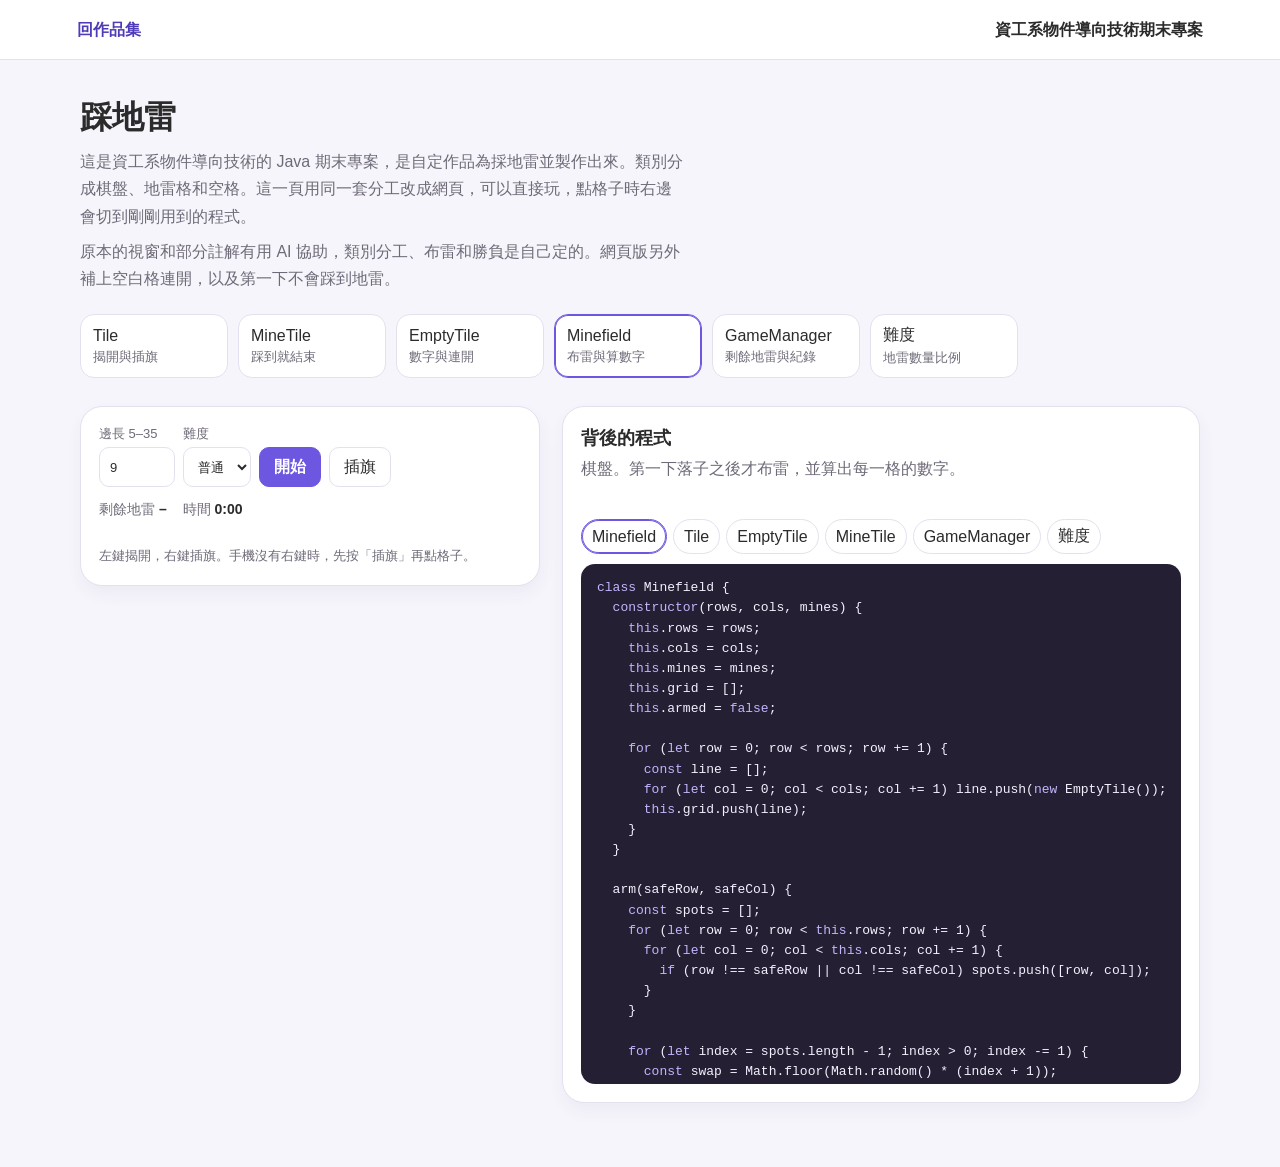
==== src/minesweeper/minesweeper.html @ c99c6993 "feat(award): 新增獎狀與證書區域" ====
<!doctype html>
<html lang="zh-Hant">
  <head>
    <meta charset="UTF-8" />
    <meta name="viewport" content="width=device-width, initial-scale=1.0" />
    <title>踩地雷｜邱悅媗</title>
    <link rel="stylesheet" href="../style.min.css?v=4" />
  </head>
  <body class="mine">
    <header class="top">
      <a href="../index.html#contact">回作品集</a>
      <strong>資工系物件導向技術期末專案</strong>
    </header>
    <main class="page">
      <section class="intro">
        <h1>踩地雷</h1>
        <p>
          這是資工系物件導向技術的 Java
          期末專案，是自定作品為採地雷並製作出來。類別分成棋盤、地雷格和空格。這一頁用同一套分工改成網頁，可以直接玩，點格子時右邊會切到剛剛用到的程式。
        </p>
        <p>原本的視窗和部分註解有用 AI 協助，類別分工、布雷和勝負是自己定的。網頁版另外補上空白格連開，以及第一下不會踩到地雷。</p>
        <div class="roles">
          <button type="button" data-class="Tile">Tile<span>揭開與插旗</span></button>
          <button type="button" data-class="MineTile">MineTile<span>踩到就結束</span></button>
          <button type="button" data-class="EmptyTile">EmptyTile<span>數字與連開</span></button>
          <button type="button" data-class="Minefield" class="is-active">Minefield<span>布雷與算數字</span></button>
          <button type="button" data-class="GameManager">GameManager<span>剩餘地雷與紀錄</span></button>
          <button type="button" data-class="calculateMines">難度<span>地雷數量比例</span></button>
        </div>
      </section>

      <div class="stage">
        <section class="panel play">
          <div class="controls">
            <label>邊長 5–35<input id="size" type="number" min="5" max="35" value="9" /></label>
            <label>
              難度
              <select id="difficulty">
                <option value="Easy">簡單</option>
                <option value="Medium" selected>普通</option>
                <option value="Hard">困難</option>
                <option value="Extreme">極難</option>
                <option value="Insane">地獄</option>
              </select>
            </label>
            <button id="start" type="button">開始</button>
            <button id="flagMode" type="button" data-on="false" aria-pressed="false">插旗</button>
          </div>
          <div class="status">
            <span>剩餘地雷 <strong id="minesLeft">–</strong></span>
            <span>時間 <strong id="elapsed">0:00</strong></span>
          </div>
          <p id="banner" class="banner" hidden></p>
          <div class="board-wrap">
            <div id="board" class="board" aria-label="踩地雷棋盤"></div>
          </div>
          <p class="hint">左鍵揭開，右鍵插旗。手機沒有右鍵時，先按「插旗」再點格子。</p>
          <ol id="history" class="history" hidden></ol>
        </section>

        <section class="panel code">
          <h2>背後的程式</h2>
          <p id="trace">按下開始後，會先依地圖大小和難度決定地雷數。第一下落子才真正布雷。</p>
          <div class="tabs">
            <button class="tab is-active" type="button" data-class="Minefield">Minefield</button>
            <button class="tab" type="button" data-class="Tile">Tile</button>
            <button class="tab" type="button" data-class="EmptyTile">EmptyTile</button>
            <button class="tab" type="button" data-class="MineTile">MineTile</button>
            <button class="tab" type="button" data-class="GameManager">GameManager</button>
            <button class="tab" type="button" data-class="calculateMines">難度</button>
          </div>
          <pre><code id="codeView">讀取程式中…</code></pre>
        </section>
      </div>
    </main>
    <script src="./minesweeper.js"></script>
  </body>
</html>
---- src/style.min.css ----
section{display:flex;flex-direction:column;width:100%}section div.container{width:100%;margin:0 auto;position:relative;box-sizing:border-box}section div.container>div{display:flex;align-items:center}section main.wrapper{width:100%;margin:0 auto;box-sizing:border-box;padding-inline:10vw}section main.wrapper>div.home{height:100vh}section main.wrapper>div.page{padding-block:6em}section main.wrapper>div.page.title{margin-top:1rem;margin-bottom:6rem}section main.wrapper>div.page.title h2{margin:0;margin-bottom:.5rem}:root{--first-color: #6e57e0;--first-color-hover: #285bd4;--second-color: #00c9ff;--border-color: #ccc;--body-color: #fafafa;--white-color: #fff;--primary-text-color: #444444;--first-shadow-color: rgba(0, 0, 0, 0.1)}:root{--header-height-large: 90px;--header-height-small: 70px;--header-height: 90px;--header-shadow: none;--shadow-opacity: 0;--center-display: flex;--button-display: flex;--feature-size: 50px;--img-size: 380px;--img-justify: right;--img-order: 0;--home-direction: row;--home-width: 50%;--home-margin-top: 0;--home-text-padding-left: 20px;--home-text-align: left;--home-min-height: 10vh;--icons-margin-top: 5em;--home-gap: 0;--about-padding: 0px 20px 80px 20px;--about-flex-direction: row;--about-introduce-width: 55%;--about-education-width: 50%;--about-content-justify: space-between;--about-card-width: 93%;--award-columns: repeat(4, minmax(0, 1fr));--lightbox-padding: 28px 76px;--lightbox-nav-left: 12px;--lightbox-nav-right: 12px;--mine-page-width: min(1120px, calc(100% - 8vw));--mine-page-pad: 36px 0 64px;--mine-top-direction: row;--mine-top-align: center;--mine-top-pad: 18px 6vw;--mine-brand-size: 1rem;--mine-brand-align: right;--mine-title-size: 2rem;--mine-stage-columns: minmax(280px, 460px) minmax(300px, 1fr);--mine-role-basis: 148px;--mine-role-grow: 0;--mine-cell: 36px;--mine-code-height: 520px;--mine-panel-pad: 18px}@media(max-width: 1024px){:root{--img-size: 320px;--home-margin-top: 30px;--home-text-padding-left: 0;--about-padding: 30px 20px 150px 20px;--about-card-width: 90%;--award-columns: repeat(2, minmax(0, 1fr));--mine-page-width: min(1120px, calc(100% - 40px));--mine-stage-columns: minmax(240px, 1fr) minmax(260px, 1fr);--mine-cell: 32px;--mine-code-height: 440px;--mine-brand-size: 0.92rem;--mine-title-size: 1.8rem}}@media(max-width: 900px){:root{--center-display: none;--button-display: none;--img-size: 150px;--img-justify: center;--img-order: -1;--img-margin-top: 7.5em;--home-margin-top: 0;--home-direction: column;--home-width: 100%;--home-text-padding-left: 0px;--home-text-align: center;--home-min-height: 60vh;--icons-margin-top: 2em;--home-gap: 0;--home-text-align-items: center;--about-margin-top: 5rem;--about-padding: 30px 20px 50px 20px;--about-flex-direction: column;--about-introduce-width: 100%;--about-education-width: 100%;--about-content-justify: center;--about-card-width: 94%;--mine-stage-columns: 1fr;--mine-top-pad: 16px 20px;--mine-page-pad: 24px 0 48px;--mine-page-width: calc(100% - 32px);--mine-cell: 30px;--mine-code-height: 340px;--mine-role-basis: calc(50% - 10px);--mine-role-grow: 1;--mine-brand-size: 0.95rem}}@media(max-width: 540px){:root{--feature-size: 40px;--about-padding: 30px 20px 70px 20px;--about-card-width: 90%;--award-columns: 1fr;--lightbox-padding: 64px 16px 24px;--lightbox-nav-left: 8px;--lightbox-nav-right: 8px;--mine-title-size: 1.6rem;--mine-top-direction: column;--mine-top-align: flex-start;--mine-brand-align: left;--mine-brand-size: 0.92rem;--mine-cell: 28px;--mine-code-height: 260px;--mine-panel-pad: 14px;--mine-page-width: calc(100% - 24px);--mine-role-basis: calc(50% - 8px)}}header{height:var(--header-height);line-height:var(--header-height);background-color:var(--body-color);width:100%;padding-inline:8.6vw;box-sizing:border-box;display:flex;align-items:center;justify-content:space-between;position:fixed;top:0;transition:all .3s ease;z-index:100;box-shadow:var(--header-shadow, var(--first-shadow-color) 0px 1px 6px)}header::after{content:"";position:absolute;bottom:0;left:0;right:0;height:.5px;background:var(--first-shadow-color);opacity:var(--shadow-opacity, 0);transition:opacity .3s ease}header .nav-name{margin:0;padding:0;font-size:30px;font-weight:600;color:#1e9fab}header .center{flex:1;display:var(--center-display);justify-content:center}header .center nav{display:flex;align-items:center;gap:2rem}header .center nav a{padding:.5rem;border:none;cursor:pointer;font-family:Poppins,sans-serif;color:var(--primary-text-color);text-decoration:none;font-weight:500}header .center nav .active{position:relative;color:var(--first-color)}header .center nav .active::after{content:"";width:5px;height:5px;background-color:var(--first-color);border-radius:50%;position:absolute;left:50%;bottom:25px;transform:translateX(-50%)}header .button{display:var(--button-display);align-items:center;gap:.5rem}header .button .btn{font-weight:500;padding:13px 20px;background:#f0f0f0;border:none;border-radius:10px;cursor:pointer;transition:all .4s}header .button .btn i{margin-left:10px;font-size:16px}header .button .btn:hover{background:var(--second-color);color:var(--white-color)}div.home{display:flex;flex-direction:var(--home-direction);justify-content:space-between;gap:var(--home-gap, 3rem);margin-top:var(--home-margin-top)}div.home>div{width:var(--home-width)}div.home>div.image{display:flex;justify-content:var(--img-justify);align-items:center;order:var(--img-order);margin-top:var(--img-margin-top)}div.home>div.image img{width:var(--img-size);height:var(--img-size);border-radius:50%;object-fit:cover}div.home>div.text{position:relative;display:flex;flex-direction:column;justify-content:center;min-height:var(--home-min-height);width:var(--home-width);padding-left:var(--home-text-padding-left)}div.home>div.text>span{align-self:flex-start;background-color:#c0a631;color:var(--white-color);padding:3px 8px;font-size:12px;border-radius:5px}div.home>div.text .featured-name{font-size:var(--feature-size);font-weight:600;line-height:auto;color:var(--primary-text-color)}div.home>div.text .featured-name p{margin-block:20px}div.home>div.text strong{font-size:1rem;font-weight:400;line-height:1.75rem;margin-bottom:25px;color:var(--primary-text-color)}div.home>div.text div.button{display:flex;gap:1.25rem}div.home>div.text div.button .blue-btn{padding:.5rem;border:none;cursor:pointer;font-family:Poppins,sans-serif;background:var(--first-color);font-weight:600;color:var(--white-color);padding:13px 20px}div.home>div.text div.button .blue-btn:hover{background:var(--first-color-hover);color:var(--white-color)}div.home>div.text div.button button{font-weight:500;padding:13px 20px;background:#f0f0f0;border:none;border-radius:10px;cursor:pointer;transition:all .4s}div.home>div.text div.button button i{margin-left:10px;font-size:16px}div.home>div.text div.button button:hover{background:var(--second-color);color:var(--white-color)}div.home>div.text div.icons{margin-top:var(--icons-margin-top);display:flex;gap:1.9em;width:100%;text-align:center}div.home>div.text div .icon{display:flex;justify-content:center;align-items:center;width:40px;height:40px;border-radius:50%;box-shadow:0px 2px 5px 0px rgba(0,0,0,.25);cursor:pointer}div.home>div.text div .icon:hover{color:var(--first-color)}.page .title{text-align:center;margin-bottom:5em}.page .title h1{font-weight:600;color:var(--primary-text-color);margin:0 0 14px}.page .title strong{font-size:1rem;font-weight:400;color:#999}.page#about{margin-top:var(--about-margin-top)}.page#about .content{display:flex;flex-direction:var(--about-flex-direction);justify-content:var(--about-content-justify);align-items:center;gap:50px}.page#about .introduce{width:var(--about-introduce-width);padding:0}.page#about .introduce div.card{display:flex;align-items:center;justify-content:center;flex-direction:column;padding:var(--about-padding);width:var(--about-card-width);background:var(--white-color);box-shadow:1px 8px 10px 2px var(--first-shadow-color);border-radius:20px;min-height:20vh}.page#about .introduce div.card h3{margin:0 0 15px;font-size:1.25rem;font-weight:600;line-height:1rem;color:var(--primary-text-color)}.page#about .introduce div.card>div{font-size:15px;font-weight:400;line-height:1.5rem;padding-top:10px;color:#777}.page#about .education{display:flex;align-items:center;flex-direction:column;padding-block:30px 70px;padding-inline:20px;width:var(--about-education-width)}.page#about .education h3{margin:0 0 15px;font-size:20px;font-weight:600;line-height:1.2;color:var(--primary-text-color)}.page#about .education .resume-item{width:75%;display:flex;justify-content:space-between;align-items:flex-start;font-size:17px;padding:15px;color:var(--primary-text-color);position:relative;font-weight:normal}.page#about .education .resume-item::before{box-sizing:border-box;content:"";position:absolute;margin-top:4px;left:-6px;width:16px;height:16px;border-radius:50px;background-color:var(--first-color)}#awards{scroll-margin-top:90px}#awards .title{margin-bottom:2.5rem}#awards .award-grid{display:grid;grid-template-columns:var(--award-columns);gap:16px}#awards .award-card{display:flex;flex-direction:column;align-items:flex-start;gap:8px;min-height:220px;padding:22px 20px 18px;text-align:left;background:var(--white-color);border:1px solid #ececec;border-radius:20px;box-shadow:1px 8px 10px 2px var(--first-shadow-color);cursor:pointer;font-family:inherit;color:var(--primary-text-color);transition:transform .2s ease,border-color .2s ease}#awards .award-card:hover,#awards .award-card:focus-visible{transform:translateY(-4px);border-color:var(--first-color);outline:none}#awards .award-kicker{font-size:13px;font-weight:600;color:var(--first-color)}#awards .award-card strong{font-size:1.35rem;font-weight:600;line-height:1.35;color:#2b2b2b}#awards .award-card .award-rank{font-size:2rem;font-weight:700;line-height:1.15;color:var(--first-color)}#awards .award-meta,#awards .award-org{font-size:14px;line-height:1.5;color:#777}#awards .award-open{margin-top:auto;padding-top:14px;font-size:13px;font-weight:600;color:var(--first-color)}#awards .award-open i{margin-left:6px}#awards .award-more{margin:22px 0 0;text-align:center;font-size:15px;line-height:1.9;color:#888}#awards .award-more button{padding:0;border:none;background:none;font:inherit;color:#555;text-decoration:underline;text-underline-offset:3px;cursor:pointer}#awards .award-more button:hover,#awards .award-more button:focus-visible{color:var(--first-color)}.cert-lightbox{position:fixed;inset:0;z-index:300;display:none;align-items:center;justify-content:center;padding:var(--lightbox-padding);background:rgba(17,16,28,.78)}.cert-lightbox.is-open{display:flex}.cert-lightbox figure{margin:0;max-width:min(860px,100%);text-align:center}.cert-lightbox .cert-stage{position:relative;display:inline-block;max-width:100%;line-height:0}.cert-lightbox img{display:block;max-width:100%;max-height:78vh;background:#fff;border-radius:8px;box-shadow:0 18px 50px rgba(0,0,0,.35)}.cert-lightbox figcaption{margin-top:12px;color:#fff;font-size:15px}.cert-lightbox .cert-close,.cert-lightbox .cert-nav{position:absolute;border:none;cursor:pointer;color:#222;background:#fff}.cert-lightbox .cert-close{top:18px;right:18px;width:40px;height:40px;border-radius:50%;font-size:26px;line-height:1}.cert-lightbox .cert-nav{top:50%;z-index:1;display:flex;align-items:center;justify-content:center;width:44px;height:44px;padding:0 0 3px;border-radius:50%;font-size:30px;line-height:1;transform:translateY(-50%)}.cert-lightbox .cert-nav.prev{left:var(--lightbox-nav-left)}.cert-lightbox .cert-nav.next{right:var(--lightbox-nav-right)}.cert-lightbox .cert-nav[hidden]{display:none}div.skills{display:flex;width:100%;gap:20px;flex-wrap:wrap;padding-block:.5em}div.skills .item{display:flex;flex-direction:column;gap:8px;flex-basis:calc(50% - 20px)}div.skills .item .skill{display:flex;justify-content:space-between;align-items:center}div.skills .item .progress{height:10px;border:1px solid var(--border-color)}div.skills .item .progress .progress-bar{height:10px;background-color:var(--first-color)}div .grid{display:grid;grid-template-columns:repeat(auto-fill, minmax(300px, 1fr));gap:10px;justify-content:center;align-items:center}div .grid .item{border:1px solid var(--border-color);border-radius:30px;height:200px;display:flex;flex-direction:column;justify-content:center;align-items:center}div .grid .item i{display:none}div .grid .item:hover{color:var(--first-color-hover);border:1px solid var(--first-color-hover)}div .grid .item:hover i{padding-top:.75rem;display:block}div .grid .item a{display:flex;flex-direction:column;justify-content:center;align-items:center;text-decoration:none;color:inherit}div .grid .item h4{margin:0;margin-top:-2.5px;font-size:1.5rem}div .grid .item strong{font-weight:normal;margin-top:4px;color:var(--primary-text-color)}footer{display:flex;justify-content:center;align-items:center;flex-direction:column;row-gap:37px;background:#f8f8f8;padding-block:40px 60px}footer nav{display:flex}footer nav a{color:var(--primary-text-color);white-space:nowrap;text-decoration:none;font-weight:500;margin:0 20px}footer div{display:flex;justify-content:center}footer div.icons{gap:30px}footer div.icons .icon{display:flex;justify-content:center;align-items:center;width:40px;height:40px;border-radius:50%;box-shadow:0px 2px 5px 0px rgba(0,0,0,.25);cursor:pointer}footer div.icons .icon:hover{color:var(--first-color)}footer div.copy-right{font-size:15px}body.mine{background:#f6f5fb;color:#2b2b2b;font-family:"Segoe UI","PingFang TC","Microsoft JhengHei",sans-serif}body.mine *,body.mine *::before,body.mine *::after{box-sizing:border-box}body.mine a{color:#4d3bb8}body.mine header.top{position:static;height:auto;width:100%;line-height:1.45;display:flex;flex-direction:var(--mine-top-direction);align-items:var(--mine-top-align);justify-content:space-between;gap:8px 16px;padding:var(--mine-top-pad);background:#fff;border-bottom:1px solid #e4e0ee;box-shadow:none}body.mine header.top::after{display:none}body.mine header.top a{flex:none;font-weight:650;text-decoration:none}body.mine header.top strong{max-width:22em;font-size:var(--mine-brand-size);font-weight:650;line-height:1.45;text-align:var(--mine-brand-align)}body.mine .page{width:var(--mine-page-width);margin:0 auto;padding:var(--mine-page-pad)}body.mine .intro h1{margin:0 0 8px;font-size:var(--mine-title-size)}body.mine .intro p{margin:0;max-width:68ch;line-height:1.7;color:#6f6a78}body.mine .intro p+p{margin-top:8px}body.mine .roles{display:flex;flex-wrap:wrap;gap:10px;margin-top:22px}body.mine .roles button,body.mine .tab{border:1px solid #e4e0ee;background:#fff;color:#2b2b2b;border-radius:14px;padding:10px 12px;text-align:left;cursor:pointer;font:inherit}body.mine .roles button{flex:var(--mine-role-grow) 1 var(--mine-role-basis)}body.mine .roles button span{display:block;margin-top:3px;color:#6f6a78;font-size:13px;font-weight:400}body.mine .roles button.is-active,body.mine .tab.is-active{border-color:#6e57e0;box-shadow:inset 0 0 0 1px #6e57e0}body.mine .stage{display:grid;grid-template-columns:var(--mine-stage-columns);gap:22px;align-items:start;margin-top:28px}body.mine .panel{min-width:0;background:#fff;border:1px solid #e4e0ee;border-radius:22px;box-shadow:1px 8px 16px rgba(80,60,140,.06)}body.mine .play,body.mine .code{padding:var(--mine-panel-pad)}body.mine .controls{display:flex;flex-wrap:wrap;gap:8px;align-items:end}body.mine label{display:flex;flex-direction:column;gap:4px;color:#6f6a78;font-size:13px}body.mine input,body.mine select,body.mine .controls button{height:40px;border-radius:10px;border:1px solid #e4e0ee;background:#fff;font:inherit;color:#2b2b2b}body.mine input,body.mine select{padding:0 10px}body.mine input{width:76px}body.mine .controls button{padding:0 14px;cursor:pointer}body.mine #start{background:#6e57e0;border-color:#6e57e0;color:#fff;font-weight:650}body.mine #flagMode[data-on=true]{background:#efeaff;border-color:#6e57e0;color:#4d3bb8}body.mine .status{display:flex;flex-wrap:wrap;gap:8px 16px;margin:14px 0 10px;color:#6f6a78;font-size:14px}body.mine .status strong{color:#2b2b2b}body.mine .banner{margin:0 0 10px;padding:8px 12px;border-radius:10px;background:#efeaff;color:#4d3bb8}body.mine .banner.lost{background:#fde8e8;color:#9f1239}body.mine .banner.won{background:#e8f8ef;color:#166534}body.mine .board-wrap{overflow:auto;max-width:100%;padding-bottom:4px}body.mine .board{display:grid;grid-template-columns:repeat(var(--board-size, 9), var(--mine-cell));gap:3px;width:max-content;max-width:100%;margin:0 auto}body.mine .cell{width:var(--mine-cell);height:var(--mine-cell);padding:0;border:none;border-radius:7px;background:#e6e1f6;color:#2b2b2b;font:inherit;font-size:calc(var(--mine-cell)*.38);font-weight:700;cursor:pointer}body.mine .cell:hover:not(:disabled){background:#d9d2f3}body.mine .cell.is-open{background:#f7f6fb;cursor:default}body.mine .cell.is-flag{background:#6e57e0;color:#fff}body.mine .cell.is-mine{background:#9f1239;color:#fff}body.mine .cell[data-count="1"]{color:#2563eb}body.mine .cell[data-count="2"]{color:#15803d}body.mine .cell[data-count="3"]{color:#dc2626}body.mine .cell[data-count="4"]{color:#6d28d9}body.mine .cell[data-count="5"]{color:#b45309}body.mine .cell[data-count="6"]{color:#0f766e}body.mine .cell[data-count="7"]{color:#111827}body.mine .cell[data-count="8"]{color:#6b7280}body.mine .hint,body.mine .history{color:#6f6a78;font-size:13px;line-height:1.7}body.mine .hint{margin:12px 0 0}body.mine .history{margin:12px 0 0;padding-left:18px;overflow-wrap:anywhere}body.mine .code h2{margin:0 0 6px;font-size:1.15rem}body.mine #trace{min-height:3.2em;margin:0 0 12px;color:#6f6a78;line-height:1.6}body.mine .tabs{display:flex;flex-wrap:wrap;gap:6px;margin-bottom:10px}body.mine .tab{padding:6px 10px;border-radius:999px}body.mine pre{margin:0;min-width:0;max-width:100%;max-height:var(--mine-code-height);overflow:auto;padding:14px 16px;border-radius:14px;background:#241f33;color:#f4f1ff;font-family:Consolas,"Cascadia Code",monospace;font-size:13px;line-height:1.55}body.mine .kw{color:#c4b5fd}body.mine .cm{color:#9ca3af}html,body{margin:0;padding:0;box-sizing:border-box;background-color:var(--body-color);font-family:Poppins,sans-serif}html{scroll-behavior:smooth}.wrapper{padding-inline:10vw}
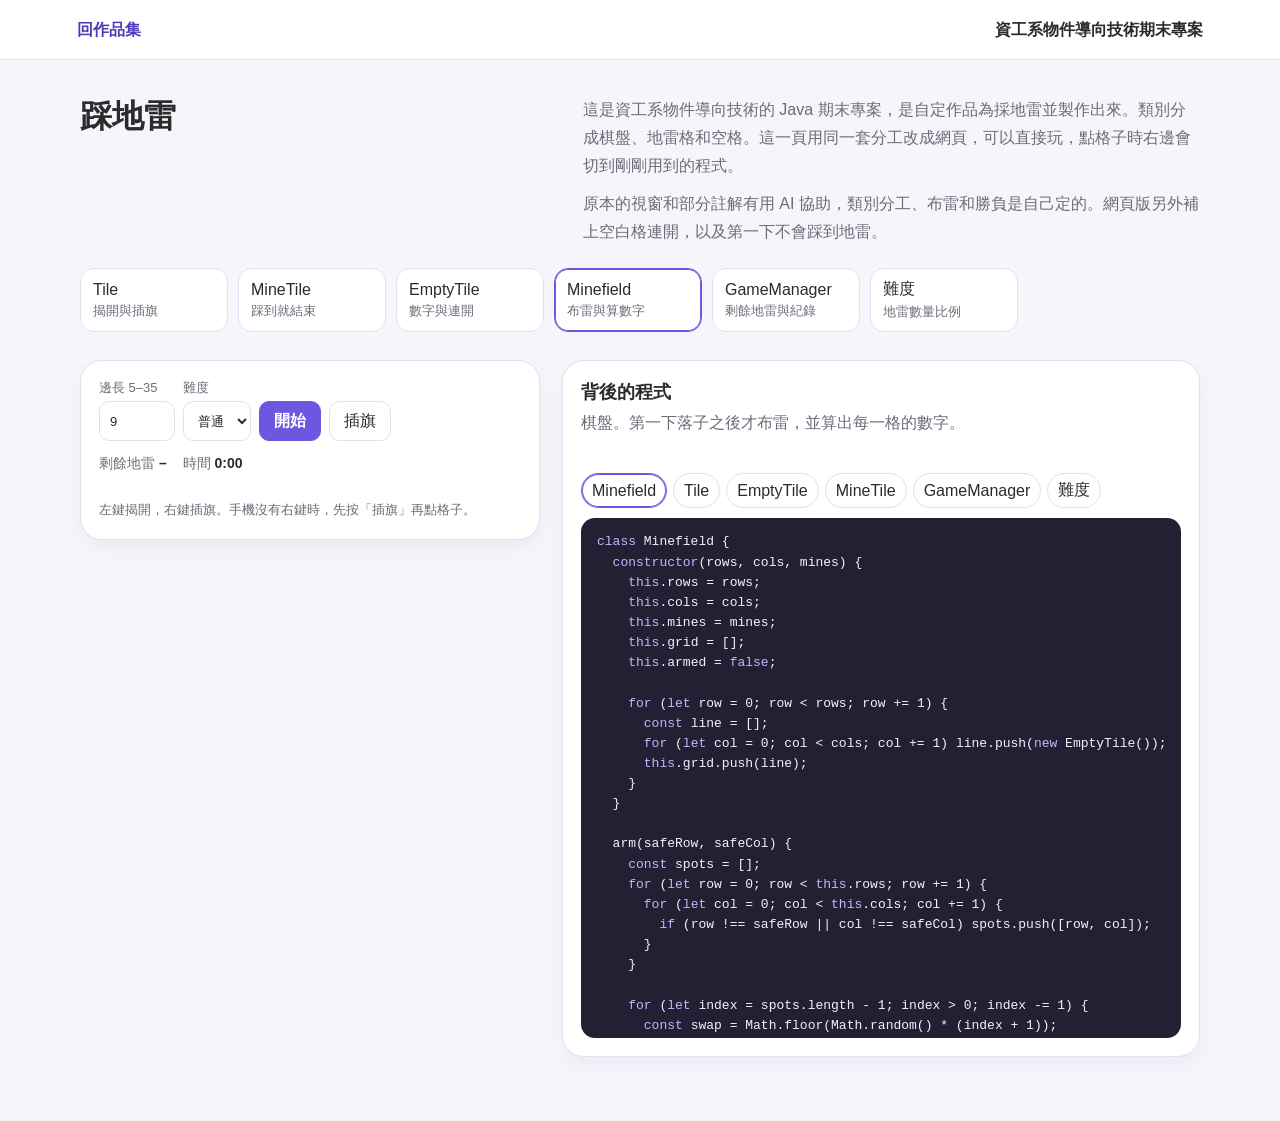
==== commit 46105e62: "feat(contact): 新增兩個作品連結、一個作品頁面" ====
--- a/src/minesweeper/minesweeper.html
+++ b/src/minesweeper/minesweeper.html
@@ -4,7 +4,7 @@
     <meta charset="UTF-8" />
     <meta name="viewport" content="width=device-width, initial-scale=1.0" />
     <title>踩地雷｜邱悅媗</title>
-    <link rel="stylesheet" href="../style.min.css?v=4" />
+    <link rel="stylesheet" href="../style.min.css?v=19" />
   </head>
   <body class="mine">
     <header class="top">
@@ -13,12 +13,16 @@
     </header>
     <main class="page">
       <section class="intro">
-        <h1>踩地雷</h1>
-        <p>
-          這是資工系物件導向技術的 Java
-          期末專案，是自定作品為採地雷並製作出來。類別分成棋盤、地雷格和空格。這一頁用同一套分工改成網頁，可以直接玩，點格子時右邊會切到剛剛用到的程式。
-        </p>
-        <p>原本的視窗和部分註解有用 AI 協助，類別分工、布雷和勝負是自己定的。網頁版另外補上空白格連開，以及第一下不會踩到地雷。</p>
+        <div class="intro-head">
+          <h1>踩地雷</h1>
+          <div class="lede">
+            <p>
+              這是資工系物件導向技術的 Java
+              期末專案，是自定作品為採地雷並製作出來。類別分成棋盤、地雷格和空格。這一頁用同一套分工改成網頁，可以直接玩，點格子時右邊會切到剛剛用到的程式。
+            </p>
+            <p>原本的視窗和部分註解有用 AI 協助，類別分工、布雷和勝負是自己定的。網頁版另外補上空白格連開，以及第一下不會踩到地雷。</p>
+          </div>
+        </div>
         <div class="roles">
           <button type="button" data-class="Tile">Tile<span>揭開與插旗</span></button>
           <button type="button" data-class="MineTile">MineTile<span>踩到就結束</span></button>
--- a/src/style.min.css
+++ b/src/style.min.css
@@ -1 +1 @@
-section{display:flex;flex-direction:column;width:100%}section div.container{width:100%;margin:0 auto;position:relative;box-sizing:border-box}section div.container>div{display:flex;align-items:center}section main.wrapper{width:100%;margin:0 auto;box-sizing:border-box;padding-inline:10vw}section main.wrapper>div.home{height:100vh}section main.wrapper>div.page{padding-block:6em}section main.wrapper>div.page.title{margin-top:1rem;margin-bottom:6rem}section main.wrapper>div.page.title h2{margin:0;margin-bottom:.5rem}:root{--first-color: #6e57e0;--first-color-hover: #285bd4;--second-color: #00c9ff;--border-color: #ccc;--body-color: #fafafa;--white-color: #fff;--primary-text-color: #444444;--first-shadow-color: rgba(0, 0, 0, 0.1)}:root{--header-height-large: 90px;--header-height-small: 70px;--header-height: 90px;--header-shadow: none;--shadow-opacity: 0;--center-display: flex;--button-display: flex;--feature-size: 50px;--img-size: 380px;--img-justify: right;--img-order: 0;--home-direction: row;--home-width: 50%;--home-margin-top: 0;--home-text-padding-left: 20px;--home-text-align: left;--home-min-height: 10vh;--icons-margin-top: 5em;--home-gap: 0;--about-padding: 0px 20px 80px 20px;--about-flex-direction: row;--about-introduce-width: 55%;--about-education-width: 50%;--about-content-justify: space-between;--about-card-width: 93%;--award-columns: repeat(4, minmax(0, 1fr));--lightbox-padding: 28px 76px;--lightbox-nav-left: 12px;--lightbox-nav-right: 12px;--mine-page-width: min(1120px, calc(100% - 8vw));--mine-page-pad: 36px 0 64px;--mine-top-direction: row;--mine-top-align: center;--mine-top-pad: 18px 6vw;--mine-brand-size: 1rem;--mine-brand-align: right;--mine-title-size: 2rem;--mine-stage-columns: minmax(280px, 460px) minmax(300px, 1fr);--mine-role-basis: 148px;--mine-role-grow: 0;--mine-cell: 36px;--mine-code-height: 520px;--mine-panel-pad: 18px}@media(max-width: 1024px){:root{--img-size: 320px;--home-margin-top: 30px;--home-text-padding-left: 0;--about-padding: 30px 20px 150px 20px;--about-card-width: 90%;--award-columns: repeat(2, minmax(0, 1fr));--mine-page-width: min(1120px, calc(100% - 40px));--mine-stage-columns: minmax(240px, 1fr) minmax(260px, 1fr);--mine-cell: 32px;--mine-code-height: 440px;--mine-brand-size: 0.92rem;--mine-title-size: 1.8rem}}@media(max-width: 900px){:root{--center-display: none;--button-display: none;--img-size: 150px;--img-justify: center;--img-order: -1;--img-margin-top: 7.5em;--home-margin-top: 0;--home-direction: column;--home-width: 100%;--home-text-padding-left: 0px;--home-text-align: center;--home-min-height: 60vh;--icons-margin-top: 2em;--home-gap: 0;--home-text-align-items: center;--about-margin-top: 5rem;--about-padding: 30px 20px 50px 20px;--about-flex-direction: column;--about-introduce-width: 100%;--about-education-width: 100%;--about-content-justify: center;--about-card-width: 94%;--mine-stage-columns: 1fr;--mine-top-pad: 16px 20px;--mine-page-pad: 24px 0 48px;--mine-page-width: calc(100% - 32px);--mine-cell: 30px;--mine-code-height: 340px;--mine-role-basis: calc(50% - 10px);--mine-role-grow: 1;--mine-brand-size: 0.95rem}}@media(max-width: 540px){:root{--feature-size: 40px;--about-padding: 30px 20px 70px 20px;--about-card-width: 90%;--award-columns: 1fr;--lightbox-padding: 64px 16px 24px;--lightbox-nav-left: 8px;--lightbox-nav-right: 8px;--mine-title-size: 1.6rem;--mine-top-direction: column;--mine-top-align: flex-start;--mine-brand-align: left;--mine-brand-size: 0.92rem;--mine-cell: 28px;--mine-code-height: 260px;--mine-panel-pad: 14px;--mine-page-width: calc(100% - 24px);--mine-role-basis: calc(50% - 8px)}}header{height:var(--header-height);line-height:var(--header-height);background-color:var(--body-color);width:100%;padding-inline:8.6vw;box-sizing:border-box;display:flex;align-items:center;justify-content:space-between;position:fixed;top:0;transition:all .3s ease;z-index:100;box-shadow:var(--header-shadow, var(--first-shadow-color) 0px 1px 6px)}header::after{content:"";position:absolute;bottom:0;left:0;right:0;height:.5px;background:var(--first-shadow-color);opacity:var(--shadow-opacity, 0);transition:opacity .3s ease}header .nav-name{margin:0;padding:0;font-size:30px;font-weight:600;color:#1e9fab}header .center{flex:1;display:var(--center-display);justify-content:center}header .center nav{display:flex;align-items:center;gap:2rem}header .center nav a{padding:.5rem;border:none;cursor:pointer;font-family:Poppins,sans-serif;color:var(--primary-text-color);text-decoration:none;font-weight:500}header .center nav .active{position:relative;color:var(--first-color)}header .center nav .active::after{content:"";width:5px;height:5px;background-color:var(--first-color);border-radius:50%;position:absolute;left:50%;bottom:25px;transform:translateX(-50%)}header .button{display:var(--button-display);align-items:center;gap:.5rem}header .button .btn{font-weight:500;padding:13px 20px;background:#f0f0f0;border:none;border-radius:10px;cursor:pointer;transition:all .4s}header .button .btn i{margin-left:10px;font-size:16px}header .button .btn:hover{background:var(--second-color);color:var(--white-color)}div.home{display:flex;flex-direction:var(--home-direction);justify-content:space-between;gap:var(--home-gap, 3rem);margin-top:var(--home-margin-top)}div.home>div{width:var(--home-width)}div.home>div.image{display:flex;justify-content:var(--img-justify);align-items:center;order:var(--img-order);margin-top:var(--img-margin-top)}div.home>div.image img{width:var(--img-size);height:var(--img-size);border-radius:50%;object-fit:cover}div.home>div.text{position:relative;display:flex;flex-direction:column;justify-content:center;min-height:var(--home-min-height);width:var(--home-width);padding-left:var(--home-text-padding-left)}div.home>div.text>span{align-self:flex-start;background-color:#c0a631;color:var(--white-color);padding:3px 8px;font-size:12px;border-radius:5px}div.home>div.text .featured-name{font-size:var(--feature-size);font-weight:600;line-height:auto;color:var(--primary-text-color)}div.home>div.text .featured-name p{margin-block:20px}div.home>div.text strong{font-size:1rem;font-weight:400;line-height:1.75rem;margin-bottom:25px;color:var(--primary-text-color)}div.home>div.text div.button{display:flex;gap:1.25rem}div.home>div.text div.button .blue-btn{padding:.5rem;border:none;cursor:pointer;font-family:Poppins,sans-serif;background:var(--first-color);font-weight:600;color:var(--white-color);padding:13px 20px}div.home>div.text div.button .blue-btn:hover{background:var(--first-color-hover);color:var(--white-color)}div.home>div.text div.button button{font-weight:500;padding:13px 20px;background:#f0f0f0;border:none;border-radius:10px;cursor:pointer;transition:all .4s}div.home>div.text div.button button i{margin-left:10px;font-size:16px}div.home>div.text div.button button:hover{background:var(--second-color);color:var(--white-color)}div.home>div.text div.icons{margin-top:var(--icons-margin-top);display:flex;gap:1.9em;width:100%;text-align:center}div.home>div.text div .icon{display:flex;justify-content:center;align-items:center;width:40px;height:40px;border-radius:50%;box-shadow:0px 2px 5px 0px rgba(0,0,0,.25);cursor:pointer}div.home>div.text div .icon:hover{color:var(--first-color)}.page .title{text-align:center;margin-bottom:5em}.page .title h1{font-weight:600;color:var(--primary-text-color);margin:0 0 14px}.page .title strong{font-size:1rem;font-weight:400;color:#999}.page#about{margin-top:var(--about-margin-top)}.page#about .content{display:flex;flex-direction:var(--about-flex-direction);justify-content:var(--about-content-justify);align-items:center;gap:50px}.page#about .introduce{width:var(--about-introduce-width);padding:0}.page#about .introduce div.card{display:flex;align-items:center;justify-content:center;flex-direction:column;padding:var(--about-padding);width:var(--about-card-width);background:var(--white-color);box-shadow:1px 8px 10px 2px var(--first-shadow-color);border-radius:20px;min-height:20vh}.page#about .introduce div.card h3{margin:0 0 15px;font-size:1.25rem;font-weight:600;line-height:1rem;color:var(--primary-text-color)}.page#about .introduce div.card>div{font-size:15px;font-weight:400;line-height:1.5rem;padding-top:10px;color:#777}.page#about .education{display:flex;align-items:center;flex-direction:column;padding-block:30px 70px;padding-inline:20px;width:var(--about-education-width)}.page#about .education h3{margin:0 0 15px;font-size:20px;font-weight:600;line-height:1.2;color:var(--primary-text-color)}.page#about .education .resume-item{width:75%;display:flex;justify-content:space-between;align-items:flex-start;font-size:17px;padding:15px;color:var(--primary-text-color);position:relative;font-weight:normal}.page#about .education .resume-item::before{box-sizing:border-box;content:"";position:absolute;margin-top:4px;left:-6px;width:16px;height:16px;border-radius:50px;background-color:var(--first-color)}#awards{scroll-margin-top:90px}#awards .title{margin-bottom:2.5rem}#awards .award-grid{display:grid;grid-template-columns:var(--award-columns);gap:16px}#awards .award-card{display:flex;flex-direction:column;align-items:flex-start;gap:8px;min-height:220px;padding:22px 20px 18px;text-align:left;background:var(--white-color);border:1px solid #ececec;border-radius:20px;box-shadow:1px 8px 10px 2px var(--first-shadow-color);cursor:pointer;font-family:inherit;color:var(--primary-text-color);transition:transform .2s ease,border-color .2s ease}#awards .award-card:hover,#awards .award-card:focus-visible{transform:translateY(-4px);border-color:var(--first-color);outline:none}#awards .award-kicker{font-size:13px;font-weight:600;color:var(--first-color)}#awards .award-card strong{font-size:1.35rem;font-weight:600;line-height:1.35;color:#2b2b2b}#awards .award-card .award-rank{font-size:2rem;font-weight:700;line-height:1.15;color:var(--first-color)}#awards .award-meta,#awards .award-org{font-size:14px;line-height:1.5;color:#777}#awards .award-open{margin-top:auto;padding-top:14px;font-size:13px;font-weight:600;color:var(--first-color)}#awards .award-open i{margin-left:6px}#awards .award-more{margin:22px 0 0;text-align:center;font-size:15px;line-height:1.9;color:#888}#awards .award-more button{padding:0;border:none;background:none;font:inherit;color:#555;text-decoration:underline;text-underline-offset:3px;cursor:pointer}#awards .award-more button:hover,#awards .award-more button:focus-visible{color:var(--first-color)}.cert-lightbox{position:fixed;inset:0;z-index:300;display:none;align-items:center;justify-content:center;padding:var(--lightbox-padding);background:rgba(17,16,28,.78)}.cert-lightbox.is-open{display:flex}.cert-lightbox figure{margin:0;max-width:min(860px,100%);text-align:center}.cert-lightbox .cert-stage{position:relative;display:inline-block;max-width:100%;line-height:0}.cert-lightbox img{display:block;max-width:100%;max-height:78vh;background:#fff;border-radius:8px;box-shadow:0 18px 50px rgba(0,0,0,.35)}.cert-lightbox figcaption{margin-top:12px;color:#fff;font-size:15px}.cert-lightbox .cert-close,.cert-lightbox .cert-nav{position:absolute;border:none;cursor:pointer;color:#222;background:#fff}.cert-lightbox .cert-close{top:18px;right:18px;width:40px;height:40px;border-radius:50%;font-size:26px;line-height:1}.cert-lightbox .cert-nav{top:50%;z-index:1;display:flex;align-items:center;justify-content:center;width:44px;height:44px;padding:0 0 3px;border-radius:50%;font-size:30px;line-height:1;transform:translateY(-50%)}.cert-lightbox .cert-nav.prev{left:var(--lightbox-nav-left)}.cert-lightbox .cert-nav.next{right:var(--lightbox-nav-right)}.cert-lightbox .cert-nav[hidden]{display:none}div.skills{display:flex;width:100%;gap:20px;flex-wrap:wrap;padding-block:.5em}div.skills .item{display:flex;flex-direction:column;gap:8px;flex-basis:calc(50% - 20px)}div.skills .item .skill{display:flex;justify-content:space-between;align-items:center}div.skills .item .progress{height:10px;border:1px solid var(--border-color)}div.skills .item .progress .progress-bar{height:10px;background-color:var(--first-color)}div .grid{display:grid;grid-template-columns:repeat(auto-fill, minmax(300px, 1fr));gap:10px;justify-content:center;align-items:center}div .grid .item{border:1px solid var(--border-color);border-radius:30px;height:200px;display:flex;flex-direction:column;justify-content:center;align-items:center}div .grid .item i{display:none}div .grid .item:hover{color:var(--first-color-hover);border:1px solid var(--first-color-hover)}div .grid .item:hover i{padding-top:.75rem;display:block}div .grid .item a{display:flex;flex-direction:column;justify-content:center;align-items:center;text-decoration:none;color:inherit}div .grid .item h4{margin:0;margin-top:-2.5px;font-size:1.5rem}div .grid .item strong{font-weight:normal;margin-top:4px;color:var(--primary-text-color)}footer{display:flex;justify-content:center;align-items:center;flex-direction:column;row-gap:37px;background:#f8f8f8;padding-block:40px 60px}footer nav{display:flex}footer nav a{color:var(--primary-text-color);white-space:nowrap;text-decoration:none;font-weight:500;margin:0 20px}footer div{display:flex;justify-content:center}footer div.icons{gap:30px}footer div.icons .icon{display:flex;justify-content:center;align-items:center;width:40px;height:40px;border-radius:50%;box-shadow:0px 2px 5px 0px rgba(0,0,0,.25);cursor:pointer}footer div.icons .icon:hover{color:var(--first-color)}footer div.copy-right{font-size:15px}body.mine{background:#f6f5fb;color:#2b2b2b;font-family:"Segoe UI","PingFang TC","Microsoft JhengHei",sans-serif}body.mine *,body.mine *::before,body.mine *::after{box-sizing:border-box}body.mine a{color:#4d3bb8}body.mine header.top{position:static;height:auto;width:100%;line-height:1.45;display:flex;flex-direction:var(--mine-top-direction);align-items:var(--mine-top-align);justify-content:space-between;gap:8px 16px;padding:var(--mine-top-pad);background:#fff;border-bottom:1px solid #e4e0ee;box-shadow:none}body.mine header.top::after{display:none}body.mine header.top a{flex:none;font-weight:650;text-decoration:none}body.mine header.top strong{max-width:22em;font-size:var(--mine-brand-size);font-weight:650;line-height:1.45;text-align:var(--mine-brand-align)}body.mine .page{width:var(--mine-page-width);margin:0 auto;padding:var(--mine-page-pad)}body.mine .intro h1{margin:0 0 8px;font-size:var(--mine-title-size)}body.mine .intro p{margin:0;max-width:68ch;line-height:1.7;color:#6f6a78}body.mine .intro p+p{margin-top:8px}body.mine .roles{display:flex;flex-wrap:wrap;gap:10px;margin-top:22px}body.mine .roles button,body.mine .tab{border:1px solid #e4e0ee;background:#fff;color:#2b2b2b;border-radius:14px;padding:10px 12px;text-align:left;cursor:pointer;font:inherit}body.mine .roles button{flex:var(--mine-role-grow) 1 var(--mine-role-basis)}body.mine .roles button span{display:block;margin-top:3px;color:#6f6a78;font-size:13px;font-weight:400}body.mine .roles button.is-active,body.mine .tab.is-active{border-color:#6e57e0;box-shadow:inset 0 0 0 1px #6e57e0}body.mine .stage{display:grid;grid-template-columns:var(--mine-stage-columns);gap:22px;align-items:start;margin-top:28px}body.mine .panel{min-width:0;background:#fff;border:1px solid #e4e0ee;border-radius:22px;box-shadow:1px 8px 16px rgba(80,60,140,.06)}body.mine .play,body.mine .code{padding:var(--mine-panel-pad)}body.mine .controls{display:flex;flex-wrap:wrap;gap:8px;align-items:end}body.mine label{display:flex;flex-direction:column;gap:4px;color:#6f6a78;font-size:13px}body.mine input,body.mine select,body.mine .controls button{height:40px;border-radius:10px;border:1px solid #e4e0ee;background:#fff;font:inherit;color:#2b2b2b}body.mine input,body.mine select{padding:0 10px}body.mine input{width:76px}body.mine .controls button{padding:0 14px;cursor:pointer}body.mine #start{background:#6e57e0;border-color:#6e57e0;color:#fff;font-weight:650}body.mine #flagMode[data-on=true]{background:#efeaff;border-color:#6e57e0;color:#4d3bb8}body.mine .status{display:flex;flex-wrap:wrap;gap:8px 16px;margin:14px 0 10px;color:#6f6a78;font-size:14px}body.mine .status strong{color:#2b2b2b}body.mine .banner{margin:0 0 10px;padding:8px 12px;border-radius:10px;background:#efeaff;color:#4d3bb8}body.mine .banner.lost{background:#fde8e8;color:#9f1239}body.mine .banner.won{background:#e8f8ef;color:#166534}body.mine .board-wrap{overflow:auto;max-width:100%;padding-bottom:4px}body.mine .board{display:grid;grid-template-columns:repeat(var(--board-size, 9), var(--mine-cell));gap:3px;width:max-content;max-width:100%;margin:0 auto}body.mine .cell{width:var(--mine-cell);height:var(--mine-cell);padding:0;border:none;border-radius:7px;background:#e6e1f6;color:#2b2b2b;font:inherit;font-size:calc(var(--mine-cell)*.38);font-weight:700;cursor:pointer}body.mine .cell:hover:not(:disabled){background:#d9d2f3}body.mine .cell.is-open{background:#f7f6fb;cursor:default}body.mine .cell.is-flag{background:#6e57e0;color:#fff}body.mine .cell.is-mine{background:#9f1239;color:#fff}body.mine .cell[data-count="1"]{color:#2563eb}body.mine .cell[data-count="2"]{color:#15803d}body.mine .cell[data-count="3"]{color:#dc2626}body.mine .cell[data-count="4"]{color:#6d28d9}body.mine .cell[data-count="5"]{color:#b45309}body.mine .cell[data-count="6"]{color:#0f766e}body.mine .cell[data-count="7"]{color:#111827}body.mine .cell[data-count="8"]{color:#6b7280}body.mine .hint,body.mine .history{color:#6f6a78;font-size:13px;line-height:1.7}body.mine .hint{margin:12px 0 0}body.mine .history{margin:12px 0 0;padding-left:18px;overflow-wrap:anywhere}body.mine .code h2{margin:0 0 6px;font-size:1.15rem}body.mine #trace{min-height:3.2em;margin:0 0 12px;color:#6f6a78;line-height:1.6}body.mine .tabs{display:flex;flex-wrap:wrap;gap:6px;margin-bottom:10px}body.mine .tab{padding:6px 10px;border-radius:999px}body.mine pre{margin:0;min-width:0;max-width:100%;max-height:var(--mine-code-height);overflow:auto;padding:14px 16px;border-radius:14px;background:#241f33;color:#f4f1ff;font-family:Consolas,"Cascadia Code",monospace;font-size:13px;line-height:1.55}body.mine .kw{color:#c4b5fd}body.mine .cm{color:#9ca3af}html,body{margin:0;padding:0;box-sizing:border-box;background-color:var(--body-color);font-family:Poppins,sans-serif}html{scroll-behavior:smooth}.wrapper{padding-inline:10vw}
+section{display:flex;flex-direction:column;width:100%}section div.container{width:100%;margin:0 auto;position:relative;box-sizing:border-box}section div.container>div{display:flex;align-items:center}section main.wrapper{width:100%;margin:0 auto;box-sizing:border-box;padding-inline:10vw}section main.wrapper>div.home{height:100vh}section main.wrapper>div.page{padding-block:6em}section main.wrapper>div.page.title{margin-top:1rem;margin-bottom:6rem}section main.wrapper>div.page.title h2{margin:0;margin-bottom:.5rem}:root{--first-color: #6e57e0;--first-color-hover: #285bd4;--second-color: #00c9ff;--border-color: #ccc;--body-color: #fafafa;--white-color: #fff;--primary-text-color: #444444;--first-shadow-color: rgba(0, 0, 0, 0.1)}:root{--header-height-large: 90px;--header-height-small: 70px;--header-height: 90px;--header-shadow: none;--shadow-opacity: 0;--center-display: flex;--button-display: flex;--feature-size: 50px;--img-size: 380px;--img-justify: right;--img-order: 0;--home-direction: row;--home-width: 50%;--home-margin-top: 0;--home-text-padding-left: 20px;--home-text-align: left;--home-min-height: 10vh;--icons-margin-top: 5em;--home-gap: 0;--about-padding: 28px 28px 32px;--about-flex-direction: row;--about-content-max: 1120px;--about-introduce-width: 36rem;--about-education-width: 28rem;--about-content-justify: flex-start;--about-card-width: 100%;--about-item-direction: row;--award-columns: repeat(4, minmax(0, 1fr));--portfolio-columns: repeat(3, minmax(0, 1fr));--portfolio-gap: 14px;--portfolio-item-pad: 28px 24px;--lightbox-padding: 28px 76px;--lightbox-nav-left: 12px;--lightbox-nav-right: 12px;--mine-page-width: min(1120px, calc(100% - 8vw));--mine-page-pad: 36px 0 64px;--mine-top-direction: row;--mine-top-align: center;--mine-top-pad: 18px 6vw;--mine-brand-size: 1rem;--mine-brand-align: right;--mine-title-size: 2rem;--mine-stage-columns: minmax(280px, 460px) minmax(300px, 1fr);--mine-role-basis: 148px;--mine-role-grow: 0;--mine-cell: 36px;--mine-code-height: 520px;--mine-panel-pad: 18px;--mine-intro-columns: minmax(0, 0.9fr) minmax(0, 1.2fr);--mine-intro-gap: 20px 40px;--ec-page-width: min(1120px, calc(100% - 8vw));--ec-page-pad: 36px 0 64px;--ec-top-direction: row;--ec-top-align: center;--ec-top-pad: 18px 6vw;--ec-brand-size: 1rem;--ec-brand-align: right;--ec-title-size: 2rem;--ec-shot-columns: 1fr 1fr;--ec-flow-columns: repeat(3, minmax(0, 1fr));--ec-intro-columns: minmax(0, 0.9fr) minmax(0, 1.2fr);--ec-intro-gap: 20px 40px;--kz-page-width: min(1120px, calc(100% - 8vw));--kz-page-pad: 36px 0 64px;--kz-top-direction: row;--kz-top-align: center;--kz-top-pad: 18px 6vw;--kz-brand-size: 1rem;--kz-brand-align: right;--kz-title-size: 2rem;--kz-flow-columns: repeat(4, minmax(0, 1fr));--kz-find-columns: 1fr 1fr;--kz-team-columns: repeat(3, minmax(0, 1fr));--kz-shot-columns: 1fr 1fr;--kz-hero-min-height: 320px;--kz-hero-pad: 48px 52px;--kz-hero-columns: minmax(0, 1.05fr) minmax(0, 1fr);--kz-hero-gap: 28px 40px}@media(max-width: 1024px){:root{--img-size: 320px;--home-margin-top: 30px;--home-text-padding-left: 0;--about-padding: 28px 24px 32px;--about-flex-direction: column;--about-introduce-width: 100%;--about-education-width: 100%;--about-card-width: 100%;--award-columns: repeat(2, minmax(0, 1fr));--portfolio-columns: repeat(3, minmax(0, 1fr));--portfolio-item-pad: 26px 22px;--mine-page-width: min(1120px, calc(100% - 40px));--mine-stage-columns: minmax(240px, 1fr) minmax(260px, 1fr);--mine-cell: 32px;--mine-code-height: 440px;--mine-brand-size: 0.92rem;--mine-title-size: 1.8rem;--feature-size: 50px;--kz-flow-columns: 1fr 1fr;--kz-page-width: min(1120px, calc(100% - 40px))}}@media(max-width: 900px){:root{--center-display: none;--button-display: none;--img-size: 150px;--img-justify: center;--img-order: -1;--img-margin-top: 7.5em;--home-margin-top: 0;--home-direction: column;--home-width: 100%;--home-text-padding-left: 0px;--home-text-align: center;--home-min-height: 60vh;--icons-margin-top: 2em;--home-gap: 0;--home-text-align-items: center;--about-margin-top: 5rem;--about-padding: 30px 20px 50px 20px;--about-flex-direction: column;--about-introduce-width: 100%;--about-education-width: 100%;--about-content-justify: center;--about-card-width: 100%;--portfolio-columns: repeat(2, minmax(0, 1fr));--portfolio-gap: 12px;--portfolio-item-pad: 24px 20px;--mine-stage-columns: 1fr;--mine-top-pad: 16px 20px;--mine-page-pad: 24px 0 48px;--mine-page-width: calc(100% - 32px);--mine-cell: 30px;--ec-shot-columns: 1fr;--ec-flow-columns: 1fr;--ec-intro-columns: 1fr;--ec-intro-gap: 12px;--mine-intro-columns: 1fr;--mine-intro-gap: 12px;--ec-top-pad: 16px 20px;--ec-page-pad: 24px 0 48px;--ec-page-width: calc(100% - 32px);--ec-title-size: 1.8rem;--kz-top-pad: 16px 20px;--kz-page-pad: 24px 0 48px;--kz-page-width: calc(100% - 32px);--kz-title-size: 1.8rem;--kz-flow-columns: 1fr 1fr;--kz-find-columns: 1fr;--kz-team-columns: 1fr;--kz-shot-columns: 1fr;--kz-hero-min-height: 280px;--kz-hero-pad: 32px 28px;--kz-hero-columns: 1fr;--kz-hero-gap: 14px;--mine-code-height: 340px;--mine-role-basis: calc(50% - 10px);--mine-role-grow: 1;--mine-brand-size: 0.95rem}}@media(max-width: 540px){:root{--feature-size: 40px;--about-padding: 30px 20px 70px 20px;--about-card-width: 100%;--award-columns: 1fr;--portfolio-columns: 1fr;--portfolio-item-pad: 22px 18px;--lightbox-padding: 64px 16px 24px;--lightbox-nav-left: 8px;--lightbox-nav-right: 8px;--mine-title-size: 1.6rem;--mine-top-direction: column;--mine-top-align: flex-start;--mine-brand-align: left;--mine-brand-size: 0.92rem;--mine-cell: 28px;--mine-code-height: 260px;--mine-panel-pad: 14px;--mine-page-width: calc(100% - 24px);--mine-role-basis: calc(50% - 8px);--ec-title-size: 1.6rem;--ec-top-direction: column;--ec-top-align: flex-start;--ec-brand-align: left;--ec-brand-size: 0.92rem;--ec-page-width: calc(100% - 24px);--kz-title-size: 1.6rem;--kz-top-direction: column;--kz-top-align: flex-start;--kz-brand-align: left;--kz-brand-size: 0.92rem;--kz-page-width: calc(100% - 24px);--kz-flow-columns: 1fr;--kz-hero-min-height: 220px;--kz-hero-pad: 24px 20px;--about-item-direction: column}}header{height:var(--header-height);line-height:var(--header-height);background-color:var(--body-color);width:100%;padding-inline:8.6vw;box-sizing:border-box;display:flex;align-items:center;justify-content:space-between;position:fixed;top:0;transition:all .3s ease;z-index:100;box-shadow:var(--header-shadow, var(--first-shadow-color) 0px 1px 6px)}header::after{content:"";position:absolute;bottom:0;left:0;right:0;height:.5px;background:var(--first-shadow-color);opacity:var(--shadow-opacity, 0);transition:opacity .3s ease}header .nav-name{margin:0;padding:0;font-size:30px;font-weight:600;color:#1e9fab}header .center{flex:1;display:var(--center-display);justify-content:center}header .center nav{display:flex;align-items:center;gap:2rem}header .center nav a{padding:.5rem;border:none;cursor:pointer;font-family:Poppins,sans-serif;color:var(--primary-text-color);text-decoration:none;font-weight:500}header .center nav .active{position:relative;color:var(--first-color)}header .center nav .active::after{content:"";width:5px;height:5px;background-color:var(--first-color);border-radius:50%;position:absolute;left:50%;bottom:25px;transform:translateX(-50%)}header .button{display:var(--button-display);align-items:center;gap:.5rem}header .button .btn{font-weight:500;padding:13px 20px;background:#f0f0f0;border:none;border-radius:10px;cursor:pointer;transition:all .4s}header .button .btn i{margin-left:10px;font-size:16px}header .button .btn:hover{background:var(--second-color);color:var(--white-color)}div.home{display:flex;flex-direction:var(--home-direction);justify-content:space-between;gap:var(--home-gap, 3rem);margin-top:var(--home-margin-top)}div.home>div{width:var(--home-width)}div.home>div.image{display:flex;justify-content:var(--img-justify);align-items:center;order:var(--img-order);margin-top:var(--img-margin-top)}div.home>div.image img{width:var(--img-size);height:var(--img-size);border-radius:50%;object-fit:cover}div.home>div.text{position:relative;display:flex;flex-direction:column;justify-content:center;min-height:var(--home-min-height);width:var(--home-width);padding-left:var(--home-text-padding-left)}div.home>div.text>span{align-self:flex-start;background-color:#c0a631;color:var(--white-color);padding:3px 8px;font-size:12px;border-radius:5px}div.home>div.text .featured-name{font-size:var(--feature-size);font-weight:600;line-height:auto;color:var(--primary-text-color)}div.home>div.text .featured-name p{margin-block:20px}div.home>div.text strong{font-size:1rem;font-weight:400;line-height:1.75rem;margin-bottom:25px;color:var(--primary-text-color)}div.home>div.text div.button{display:flex;gap:1.25rem}div.home>div.text div.button .blue-btn{padding:.5rem;border:none;cursor:pointer;font-family:Poppins,sans-serif;display:inline-block;line-height:1.2;text-decoration:none;background:var(--first-color);font-size:14px;color:var(--white-color);padding:15px 20px;border-radius:10px}div.home>div.text div.button .blue-btn i{margin-left:10px;font-size:16px}div.home>div.text div.button .blue-btn:hover{background:var(--first-color-hover);color:var(--white-color)}div.home>div.text div.button .btn{font-size:14px}div.home>div.text div.button button{font-weight:500;padding:13px 20px;background:#f0f0f0;border:none;border-radius:10px;cursor:pointer;transition:all .4s}div.home>div.text div.button button i{margin-left:10px;font-size:16px}div.home>div.text div.button button:hover{background:var(--second-color);color:var(--white-color)}div.home>div.text div.icons{margin-top:var(--icons-margin-top);display:flex;flex-wrap:wrap;align-items:center;gap:4.5rem;width:100%}div.home>div.text div .icon{display:flex;justify-content:center;align-items:center;width:40px;height:40px;border-radius:50%;box-shadow:0px 2px 5px 0px rgba(0,0,0,.25);cursor:pointer;justify-content:flex-start;width:max-content;max-width:40px;height:40px;border-radius:999px;overflow:hidden;background:#fff;color:#000;text-decoration:none;transition:max-width .35s ease,color .2s ease}div.home>div.text div .icon i{flex:none;width:40px;text-align:center}div.home>div.text div .icon span{overflow:hidden;white-space:nowrap;padding-right:16px;font-size:14px;font-weight:500}div.home>div.text div .icon:visited{color:#000}div.home>div.text div .icon:hover{max-width:24rem;color:var(--first-color)}div.home>div.text div .icon:active{color:#d32f2f}.page .title{text-align:center;margin-bottom:5em}.page .title h1{font-weight:600;color:var(--primary-text-color);margin:0 0 14px}.page .title strong{font-size:1rem;font-weight:400;color:#999}.page#about{margin-top:var(--about-margin-top)}.page#about .content{display:flex;flex-wrap:wrap;flex-direction:var(--about-flex-direction);justify-content:var(--about-content-justify);align-items:flex-start;gap:48px;width:min(var(--about-content-max),100%);margin-inline:auto}.page#about .introduce{flex:1 1 var(--about-introduce-width);width:auto;max-width:100%;min-width:min(100%,18rem);padding:0}.page#about .introduce div.card{display:flex;align-items:stretch;justify-content:center;flex-direction:column;box-sizing:border-box;padding:var(--about-padding);width:var(--about-card-width);max-width:100%;margin-inline:auto;background:var(--white-color);box-shadow:1px 8px 10px 2px var(--first-shadow-color);border-radius:20px;min-height:20vh}.page#about .introduce div.card h3{margin:0 0 15px;text-align:center;font-size:1.25rem;font-weight:600;line-height:1rem;color:var(--primary-text-color)}.page#about .introduce div.card>div{width:100%;min-width:0;font-size:15px;font-weight:400;line-height:1.7;padding-top:10px;color:#777;overflow-wrap:break-word}.page#about .introduce div.card>div p{margin:0}.page#about .introduce div.card>div p+p{margin-top:12px}.page#about .education{display:flex;align-items:stretch;flex-direction:column;box-sizing:border-box;flex:0 1 var(--about-education-width);width:min(100%,var(--about-education-width));max-width:100%;padding-block:30px 70px;padding-inline:20px}.page#about .education h3{margin:0 0 15px;text-align:center;font-size:20px;font-weight:600;line-height:1.2;color:var(--primary-text-color)}.page#about .education .resume-item{box-sizing:border-box;width:100%;display:flex;flex-direction:var(--about-item-direction);justify-content:space-between;align-items:flex-start;gap:4px 16px}.page#about .education .resume-item strong:first-child{flex:1;min-width:0}.page#about .education .resume-item strong:last-child{flex:none;white-space:nowrap}.page#about .education .resume-item{font-size:17px;padding:15px;color:var(--primary-text-color);position:relative;font-weight:normal}.page#about .education .resume-item::before{box-sizing:border-box;content:"";position:absolute;margin-top:4px;left:-6px;width:16px;height:16px;border-radius:50px;background-color:var(--first-color)}#awards{scroll-margin-top:90px}#awards .title{margin-bottom:2.5rem}#awards .award-grid{display:grid;grid-template-columns:var(--award-columns);gap:16px}#awards .award-card{display:flex;flex-direction:column;align-items:flex-start;gap:8px;min-height:220px;padding:22px 20px 18px;text-align:left;background:var(--white-color);border:1px solid #ececec;border-radius:20px;box-shadow:1px 8px 10px 2px var(--first-shadow-color);cursor:pointer;font-family:inherit;color:var(--primary-text-color);transition:transform .2s ease,border-color .2s ease}#awards .award-card:hover,#awards .award-card:focus-visible{transform:translateY(-4px);border-color:var(--first-color);outline:none}#awards .award-kicker{font-size:13px;font-weight:600;color:var(--first-color)}#awards .award-card strong{font-size:1.35rem;font-weight:600;line-height:1.35;color:#2b2b2b}#awards .award-card .award-rank{font-size:2rem;font-weight:700;line-height:1.15;color:var(--first-color)}#awards .award-meta,#awards .award-org{font-size:14px;line-height:1.5;color:#777}#awards .award-open{margin-top:auto;padding-top:14px;font-size:13px;font-weight:600;color:var(--first-color)}#awards .award-open i{margin-left:6px}#awards .award-more{margin:22px 0 0;text-align:center;font-size:15px;line-height:1.9;color:#888}#awards .award-more button{padding:0;border:none;background:none;font:inherit;color:#555;text-decoration:underline;text-underline-offset:3px;cursor:pointer}#awards .award-more button:hover,#awards .award-more button:focus-visible{color:var(--first-color)}.cert-lightbox{position:fixed;inset:0;z-index:300;display:none;align-items:center;justify-content:center;padding:var(--lightbox-padding);background:rgba(17,16,28,.78)}.cert-lightbox.is-open{display:flex}.cert-lightbox figure{margin:0;max-width:min(860px,100%);text-align:center}.cert-lightbox .cert-stage{position:relative;display:inline-block;max-width:100%;line-height:0}.cert-lightbox img{display:block;max-width:100%;max-height:78vh;background:#fff;border-radius:8px;box-shadow:0 18px 50px rgba(0,0,0,.35)}.cert-lightbox figcaption{margin-top:12px;color:#fff;font-size:15px}.cert-lightbox .cert-close,.cert-lightbox .cert-nav{position:absolute;border:none;cursor:pointer;color:#222;background:#fff}.cert-lightbox .cert-close{top:18px;right:18px;width:40px;height:40px;border-radius:50%;font-size:26px;line-height:1}.cert-lightbox .cert-nav{top:50%;z-index:1;display:flex;align-items:center;justify-content:center;width:44px;height:44px;padding:0 0 3px;border-radius:50%;font-size:30px;line-height:1;transform:translateY(-50%)}.cert-lightbox .cert-nav.prev{left:var(--lightbox-nav-left)}.cert-lightbox .cert-nav.next{right:var(--lightbox-nav-right)}.cert-lightbox .cert-nav[hidden]{display:none}div.skills{display:flex;width:100%;gap:20px;flex-wrap:wrap;padding-block:.5em}div.skills .item{display:flex;flex-direction:column;gap:8px;flex-basis:calc(50% - 20px)}div.skills .item .skill{display:flex;justify-content:space-between;align-items:center}div.skills .item .progress{height:10px;border:1px solid var(--border-color)}div.skills .item .progress .progress-bar{height:10px;background-color:var(--first-color)}div .grid{display:grid;grid-template-columns:var(--portfolio-columns);gap:var(--portfolio-gap);justify-content:center;align-items:stretch}div .grid .item{border:1px solid var(--border-color);border-radius:30px;min-height:200px;height:auto;display:flex;flex-direction:column;justify-content:center;align-items:center;padding:var(--portfolio-item-pad);box-sizing:border-box}div .grid .item i{display:none}div .grid .item:hover{color:var(--first-color-hover);border:1px solid var(--first-color-hover)}div .grid .item:hover i{padding-top:.75rem;display:block}div .grid .item a{display:flex;flex-direction:column;justify-content:center;align-items:center;width:100%;height:100%;text-decoration:none;color:inherit;text-align:center}div .grid .item h4{margin:0;font-size:1.5rem;line-height:1.35;text-align:center}div .grid .item strong{display:block;font-weight:normal;margin-top:8px;padding-inline:4px;line-height:1.45;text-align:center;color:var(--primary-text-color)}footer{display:flex;justify-content:center;align-items:center;flex-direction:column;row-gap:37px;background:#f8f8f8;padding-block:40px 60px}footer nav{display:flex}footer nav a{color:var(--primary-text-color);white-space:nowrap;text-decoration:none;font-weight:500;margin:0 20px}footer div{display:flex;justify-content:center}footer div.icons{gap:30px}footer div.icons .icon{display:flex;justify-content:center;align-items:center;width:40px;height:40px;border-radius:50%;box-shadow:0px 2px 5px 0px rgba(0,0,0,.25);cursor:pointer;color:#000;text-decoration:none;background:#fff}footer div.icons .icon:visited{color:#000}footer div.icons .icon:hover{color:var(--first-color)}footer div.icons .icon:active{color:#d32f2f}footer div.copy-right{font-size:15px}body.mine{background:#f6f5fb;color:#2b2b2b;font-family:"Segoe UI","PingFang TC","Microsoft JhengHei",sans-serif}body.mine *,body.mine *::before,body.mine *::after{box-sizing:border-box}body.mine a{color:#4d3bb8}body.mine header.top{position:static;height:auto;width:100%;line-height:1.45;display:flex;flex-direction:var(--mine-top-direction);align-items:var(--mine-top-align);justify-content:space-between;gap:8px 16px;padding:var(--mine-top-pad);background:#fff;border-bottom:1px solid #e4e0ee;box-shadow:none}body.mine header.top::after{display:none}body.mine header.top a{flex:none;font-weight:650;text-decoration:none}body.mine header.top strong{max-width:22em;font-size:var(--mine-brand-size);font-weight:650;line-height:1.45;text-align:var(--mine-brand-align)}body.mine .page{width:var(--mine-page-width);margin:0 auto;padding:var(--mine-page-pad)}body.mine .intro-head{display:grid;grid-template-columns:var(--mine-intro-columns);align-items:start;gap:var(--mine-intro-gap)}body.mine .intro h1{margin:0;font-size:var(--mine-title-size);line-height:1.3}body.mine .intro .lede p{margin:0;max-width:none;line-height:1.75;color:#6f6a78}body.mine .intro .lede p+p{margin-top:10px}body.mine .roles{display:flex;flex-wrap:wrap;gap:10px;margin-top:22px}body.mine .roles button,body.mine .tab{border:1px solid #e4e0ee;background:#fff;color:#2b2b2b;border-radius:14px;padding:10px 12px;text-align:left;cursor:pointer;font:inherit}body.mine .roles button{flex:var(--mine-role-grow) 1 var(--mine-role-basis)}body.mine .roles button span{display:block;margin-top:3px;color:#6f6a78;font-size:13px;font-weight:400}body.mine .roles button.is-active,body.mine .tab.is-active{border-color:#6e57e0;box-shadow:inset 0 0 0 1px #6e57e0}body.mine .stage{display:grid;grid-template-columns:var(--mine-stage-columns);gap:22px;align-items:start;margin-top:28px}body.mine .panel{min-width:0;background:#fff;border:1px solid #e4e0ee;border-radius:22px;box-shadow:1px 8px 16px rgba(80,60,140,.06)}body.mine .play,body.mine .code{padding:var(--mine-panel-pad)}body.mine .controls{display:flex;flex-wrap:wrap;gap:8px;align-items:end}body.mine label{display:flex;flex-direction:column;gap:4px;color:#6f6a78;font-size:13px}body.mine input,body.mine select,body.mine .controls button{height:40px;border-radius:10px;border:1px solid #e4e0ee;background:#fff;font:inherit;color:#2b2b2b}body.mine input,body.mine select{padding:0 10px}body.mine input{width:76px}body.mine .controls button{padding:0 14px;cursor:pointer}body.mine #start{background:#6e57e0;border-color:#6e57e0;color:#fff;font-weight:650}body.mine #flagMode[data-on=true]{background:#efeaff;border-color:#6e57e0;color:#4d3bb8}body.mine .status{display:flex;flex-wrap:wrap;gap:8px 16px;margin:14px 0 10px;color:#6f6a78;font-size:14px}body.mine .status strong{color:#2b2b2b}body.mine .banner{margin:0 0 10px;padding:8px 12px;border-radius:10px;background:#efeaff;color:#4d3bb8}body.mine .banner.lost{background:#fde8e8;color:#9f1239}body.mine .banner.won{background:#e8f8ef;color:#166534}body.mine .board-wrap{overflow:auto;max-width:100%;padding-bottom:4px}body.mine .board{display:grid;grid-template-columns:repeat(var(--board-size, 9), var(--mine-cell));gap:3px;width:max-content;max-width:100%;margin:0 auto}body.mine .cell{width:var(--mine-cell);height:var(--mine-cell);padding:0;border:none;border-radius:7px;background:#e6e1f6;color:#2b2b2b;font:inherit;font-size:calc(var(--mine-cell)*.38);font-weight:700;cursor:pointer}body.mine .cell:hover:not(:disabled){background:#d9d2f3}body.mine .cell.is-open{background:#f7f6fb;cursor:default}body.mine .cell.is-flag{background:#6e57e0;color:#fff}body.mine .cell.is-mine{background:#9f1239;color:#fff}body.mine .cell[data-count="1"]{color:#2563eb}body.mine .cell[data-count="2"]{color:#15803d}body.mine .cell[data-count="3"]{color:#dc2626}body.mine .cell[data-count="4"]{color:#6d28d9}body.mine .cell[data-count="5"]{color:#b45309}body.mine .cell[data-count="6"]{color:#0f766e}body.mine .cell[data-count="7"]{color:#111827}body.mine .cell[data-count="8"]{color:#6b7280}body.mine .hint,body.mine .history{color:#6f6a78;font-size:13px;line-height:1.7}body.mine .hint{margin:12px 0 0}body.mine .history{margin:12px 0 0;padding-left:18px;overflow-wrap:anywhere}body.mine .code h2{margin:0 0 6px;font-size:1.15rem}body.mine #trace{min-height:3.2em;margin:0 0 12px;color:#6f6a78;line-height:1.6}body.mine .tabs{display:flex;flex-wrap:wrap;gap:6px;margin-bottom:10px}body.mine .tab{padding:6px 10px;border-radius:999px}body.mine pre{margin:0;min-width:0;max-width:100%;max-height:var(--mine-code-height);overflow:auto;padding:14px 16px;border-radius:14px;background:#241f33;color:#f4f1ff;font-family:Consolas,"Cascadia Code",monospace;font-size:13px;line-height:1.55}body.mine .kw{color:#c4b5fd}body.mine .cm{color:#9ca3af}body.ecweb{background:#f6f5fb;color:#2b2b2b;font-family:"Segoe UI","PingFang TC","Microsoft JhengHei",sans-serif}body.ecweb *,body.ecweb *::before,body.ecweb *::after{box-sizing:border-box}body.ecweb a{color:#4d3bb8}body.ecweb header.top{position:static;height:auto;width:100%;line-height:1.45;display:flex;flex-direction:var(--ec-top-direction);align-items:var(--ec-top-align);justify-content:space-between;gap:8px 16px;padding:var(--ec-top-pad);background:#fff;border-bottom:1px solid #e4e0ee;box-shadow:none}body.ecweb header.top::after{display:none}body.ecweb header.top a{flex:none;font-weight:650;text-decoration:none}body.ecweb header.top strong{max-width:22em;font-size:var(--ec-brand-size);font-weight:650;line-height:1.45;text-align:var(--ec-brand-align)}body.ecweb .page{width:var(--ec-page-width);margin:0 auto;padding:var(--ec-page-pad)}body.ecweb .intro-head{display:grid;grid-template-columns:var(--ec-intro-columns);align-items:start;gap:var(--ec-intro-gap)}body.ecweb h1{margin:0;font-size:var(--ec-title-size);line-height:1.3}body.ecweb .intro .lede p{margin:0;max-width:none;line-height:1.75;color:#6f6a78}body.ecweb .intro .lede p+p{margin-top:10px}body.ecweb .flow{display:grid;grid-template-columns:var(--ec-flow-columns);gap:12px;margin-top:28px}body.ecweb .flow article{padding:16px 16px 18px;background:#fff;border:1px solid #e4e0ee;border-radius:16px}body.ecweb .flow article span{display:block;margin-bottom:6px;color:#4d3bb8;font-size:.82rem;font-weight:700}body.ecweb .flow article h2{margin:0 0 6px;font-size:1.05rem}body.ecweb .flow article p{margin:0;color:#6f6a78;font-size:.95rem;line-height:1.65}body.ecweb .shots{display:grid;grid-template-columns:var(--ec-shot-columns);gap:14px;margin-top:18px}body.ecweb .shot{display:flex;flex-direction:column;gap:8px;width:100%;padding:0;border:1px solid #e4e0ee;border-radius:16px;overflow:hidden;background:#fff;color:inherit;font:inherit;text-align:left;cursor:zoom-in}body.ecweb .shot img{display:block;width:100%;height:auto;background:#f3f1f8}body.ecweb .shot span{padding:0 14px 14px;color:#4a4553;font-size:.92rem;line-height:1.5}body.ecweb .shot:hover{border-color:#4d3bb8}body.ecweb .note{margin:28px 0 0;max-width:68ch;color:#6f6a78;line-height:1.75}body.ecweb dialog{position:relative;width:min(1080px,100% - 32px);max-height:calc(100% - 32px);overflow:auto;padding:0;border:0;border-radius:16px;background:#111}body.ecweb dialog::backdrop{background:rgba(20,16,32,.72)}body.ecweb dialog img{display:block;width:100%;height:auto;border-radius:16px 16px 0 0}body.ecweb dialog p{margin:0;padding:12px 16px 14px;color:#f4f2fa;line-height:1.5}body.ecweb .close-shot{position:sticky;top:10px;float:right;z-index:2;margin:10px 10px -46px 0;width:36px;height:36px;border:0;border-radius:999px;background:rgba(17,17,17,.72);color:#fff;font-size:1.4rem;line-height:1;cursor:pointer}body.kimetsu{background:#f6f5fb;color:#2b2b2b;font-family:"Segoe UI","PingFang TC","Microsoft JhengHei",sans-serif}body.kimetsu *,body.kimetsu *::before,body.kimetsu *::after{box-sizing:border-box}body.kimetsu a{color:#4d3bb8}body.kimetsu header.top{position:static;height:auto;width:100%;line-height:1.45;display:flex;flex-direction:var(--kz-top-direction);align-items:var(--kz-top-align);justify-content:space-between;gap:8px 16px;padding:var(--kz-top-pad);background:#fff;border-bottom:1px solid #e4e0ee;box-shadow:none}body.kimetsu header.top::after{display:none}body.kimetsu header.top a{flex:none;font-weight:650;text-decoration:none}body.kimetsu header.top strong{max-width:24em;font-size:var(--kz-brand-size);font-weight:650;line-height:1.45;text-align:var(--kz-brand-align)}body.kimetsu .page{width:var(--kz-page-width);margin:0 auto;padding:var(--kz-page-pad)}body.kimetsu h1{margin:0 0 8px;font-size:var(--kz-title-size)}body.kimetsu h2{margin:0 0 12px;font-size:1.2rem}body.kimetsu .intro>p{margin:18px 0 0;max-width:68ch;line-height:1.75;color:#6f6a78}body.kimetsu .hero{position:relative;overflow:hidden;min-height:var(--kz-hero-min-height);border-radius:20px;border:1px solid #e4e0ee;background:#1a2430}body.kimetsu .hero-bg{position:absolute;inset:-12px;width:calc(100% + 24px);height:calc(100% + 24px);object-fit:cover;object-position:center;filter:blur(3px) saturate(1.05);opacity:.72;transform:scale(1.04);pointer-events:none}body.kimetsu .hero::after{content:"";position:absolute;inset:0;background:linear-gradient(105deg, rgba(18, 22, 32, 0.78) 0%, rgba(18, 22, 32, 0.55) 42%, rgba(18, 22, 32, 0.28) 100%);pointer-events:none}body.kimetsu .hero-copy{position:relative;z-index:1;display:grid;grid-template-columns:var(--kz-hero-columns);align-items:end;gap:var(--kz-hero-gap);width:100%;min-height:var(--kz-hero-min-height);padding:var(--kz-hero-pad)}body.kimetsu .hero-copy h1{margin:0;max-width:none;color:#f7f4ef;line-height:1.35;text-shadow:0 1px 12px rgba(0,0,0,.35)}body.kimetsu .hero-copy p{margin:0;max-width:none;color:#ebe6de;font-size:1.05rem;line-height:1.85;text-shadow:0 1px 10px rgba(0,0,0,.3)}body.kimetsu .actions{display:flex;flex-wrap:wrap;gap:10px;margin-top:20px}body.kimetsu .download{display:inline-flex;align-items:center;gap:8px;padding:12px 18px;border-radius:12px;background:#4d3bb8;color:#fff;font-weight:650;text-decoration:none}body.kimetsu .download:hover{background:#3a2c96;color:#fff}body.kimetsu .flow,body.kimetsu .findings,body.kimetsu .team{display:grid;gap:12px;margin-top:28px}body.kimetsu .flow{grid-template-columns:var(--kz-flow-columns)}body.kimetsu .findings{grid-template-columns:var(--kz-find-columns)}body.kimetsu .team{grid-template-columns:var(--kz-team-columns)}body.kimetsu .flow article,body.kimetsu .findings article,body.kimetsu .team article{padding:16px 16px 18px;background:#fff;border:1px solid #e4e0ee;border-radius:16px}body.kimetsu .flow article span,body.kimetsu .findings article span,body.kimetsu .team article span{display:block;margin-bottom:6px;color:#4d3bb8;font-size:.82rem;font-weight:700}body.kimetsu .flow article h2,body.kimetsu .findings article h2,body.kimetsu .team article h2{margin:0 0 6px;font-size:1.05rem}body.kimetsu .flow article p,body.kimetsu .findings article p,body.kimetsu .team article p{margin:0;color:#6f6a78;font-size:.95rem;line-height:1.65}body.kimetsu .team article.mine{border-color:#cfc6f0;background:#faf8ff}body.kimetsu .section-title{margin:36px 0 0;font-size:1.25rem}body.kimetsu .shots{display:grid;grid-template-columns:var(--kz-shot-columns);gap:14px;margin-top:18px}body.kimetsu .shot{display:flex;flex-direction:column;gap:8px;width:100%;padding:0;border:1px solid #e4e0ee;border-radius:16px;overflow:hidden;background:#fff;color:inherit;font:inherit;text-align:left;cursor:zoom-in}body.kimetsu .shot img{display:block;width:100%;height:auto;background:#f3f1f8}body.kimetsu .shot span{padding:0 14px 14px;color:#4a4553;font-size:.92rem;line-height:1.5}body.kimetsu .shot:hover{border-color:#4d3bb8}body.kimetsu .note{margin:28px 0 0;max-width:68ch;color:#6f6a78;line-height:1.75}body.kimetsu dialog{position:relative;width:min(1080px,100% - 32px);max-height:calc(100% - 32px);overflow:auto;padding:0;border:0;border-radius:16px;background:#111}body.kimetsu dialog::backdrop{background:rgba(20,16,32,.72)}body.kimetsu dialog img{display:block;width:100%;height:auto;border-radius:16px 16px 0 0}body.kimetsu dialog p{margin:0;padding:12px 16px 14px;color:#f4f2fa;line-height:1.5}body.kimetsu .close-shot{position:sticky;top:10px;float:right;z-index:2;margin:10px 10px -46px 0;width:36px;height:36px;border:0;border-radius:999px;background:rgba(17,17,17,.72);color:#fff;font-size:1.4rem;line-height:1;cursor:pointer}html,body{margin:0;padding:0;box-sizing:border-box;background-color:var(--body-color);font-family:Poppins,sans-serif}html{scroll-behavior:smooth}.wrapper{padding-inline:10vw}/*# sourceMappingURL=style.min.css.map */
